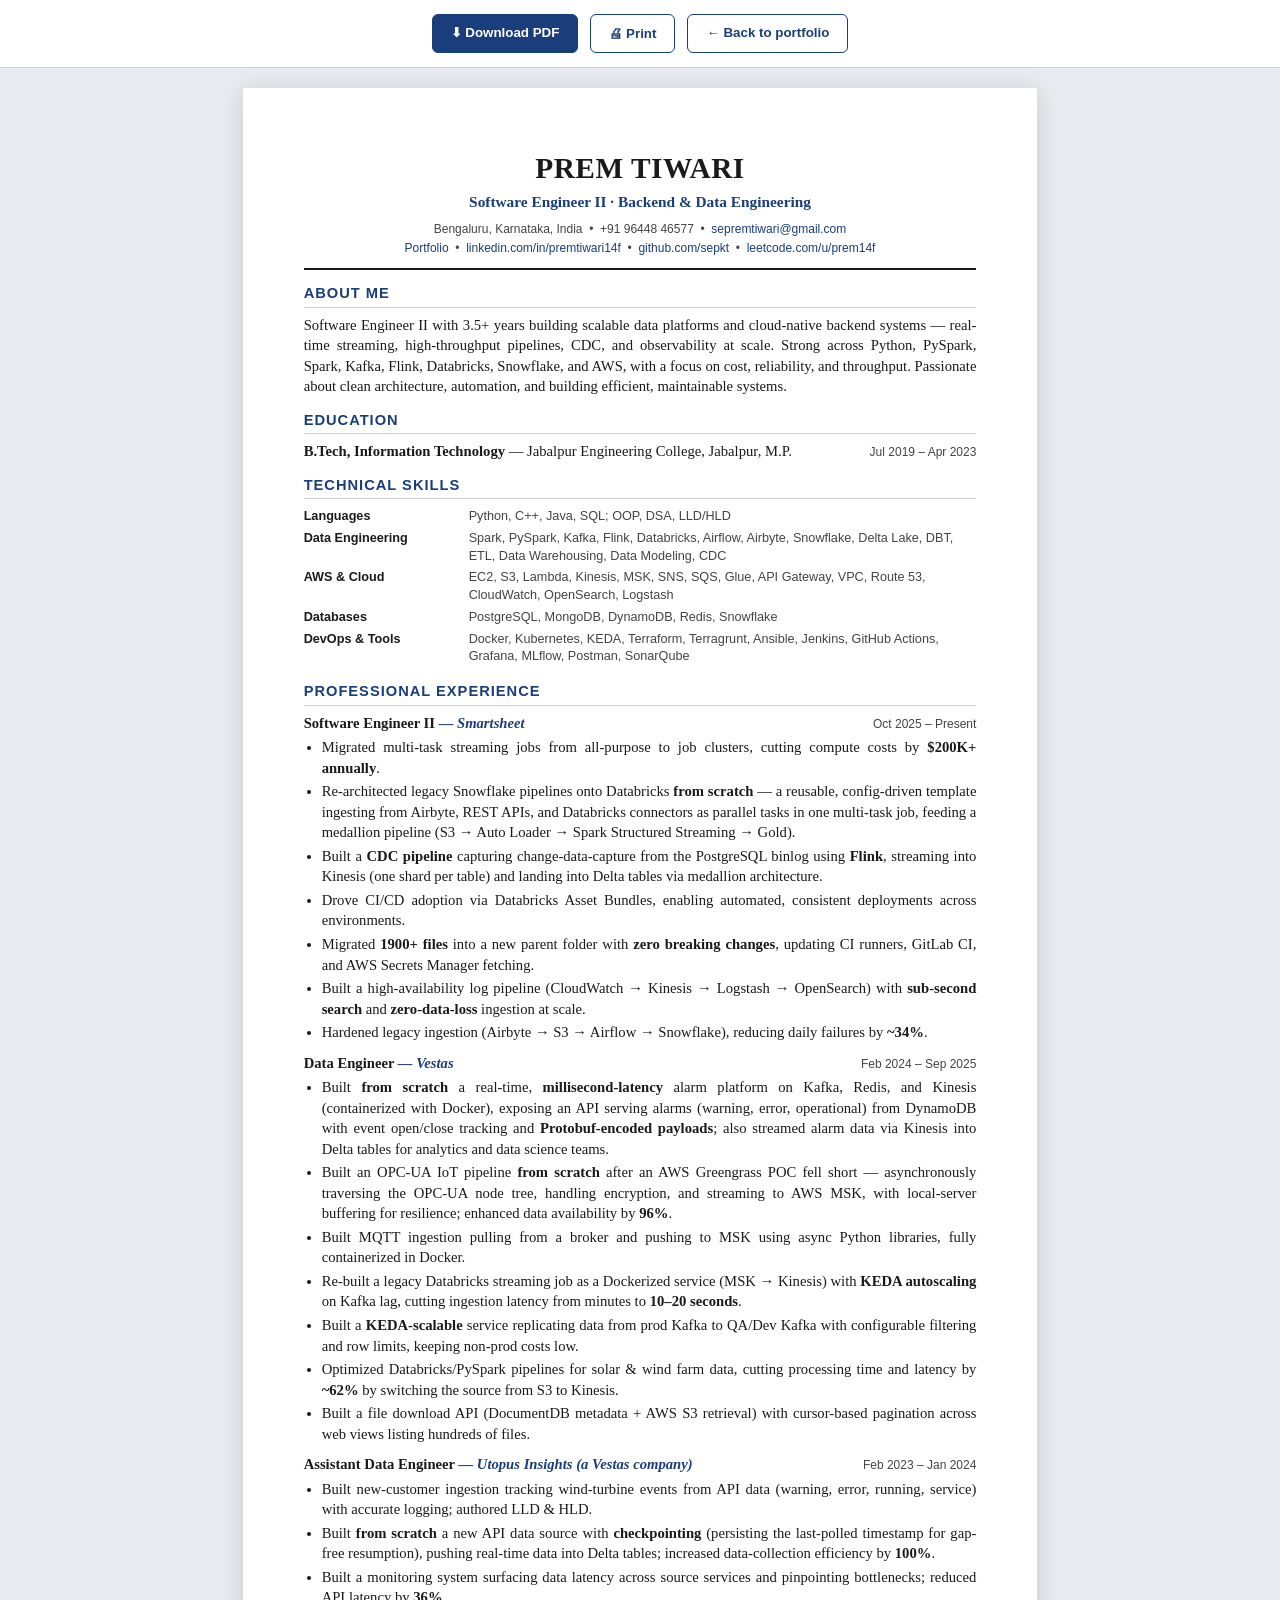
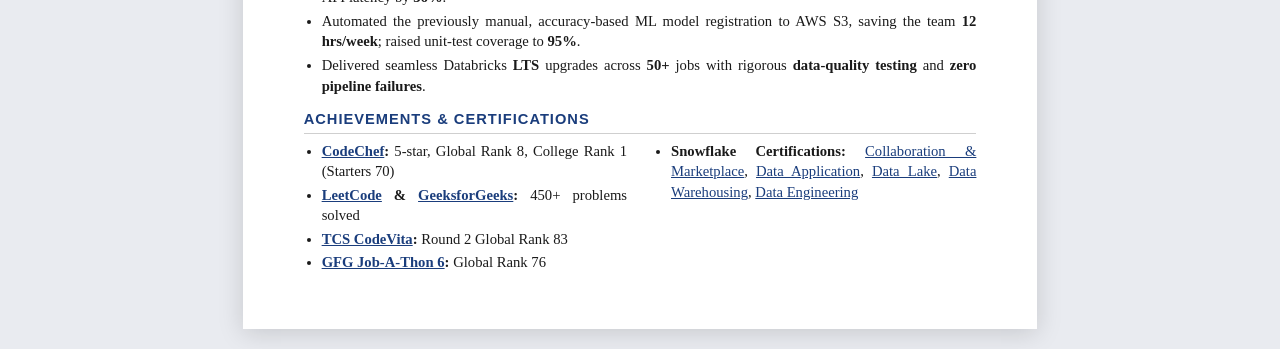
==== resume.html @ 805941f1 "Update index.html, resume.html, and script.js to enhance user experience and contact information. Ad" ====
<!DOCTYPE html>
<html lang="en">
<head>
  <meta charset="UTF-8" />
  <meta name="viewport" content="width=device-width, initial-scale=1.0" />
  <title>Prem Tiwari — Résumé</title>
  <meta name="description" content="Prem Tiwari — Software Engineer II. Backend & Data Engineering résumé." />
  <style>
    :root {
      --ink: #1a1a1a;
      --muted: #444;
      --rule: #cfcfcf;
      --accent: #1a3d7c;
    }
    * { box-sizing: border-box; margin: 0; padding: 0; }

    body {
      font-family: Georgia, "Times New Roman", serif;
      color: var(--ink);
      background: #e9ebf0;
      line-height: 1.4;
      font-size: 11pt;
    }

    /* Screen toolbar */
    .toolbar {
      position: sticky;
      top: 0;
      display: flex;
      justify-content: center;
      gap: 12px;
      padding: 14px;
      background: #ffffff;
      border-bottom: 1px solid var(--rule);
      z-index: 10;
    }
    .toolbar button, .toolbar a {
      font-family: Arial, sans-serif;
      font-size: 10pt;
      font-weight: 600;
      padding: 9px 18px;
      border-radius: 6px;
      border: 1px solid var(--accent);
      cursor: pointer;
      text-decoration: none;
    }
    .btn-print { background: var(--accent); color: #fff; }
    .btn-back { background: #fff; color: var(--accent); }

    /* The printable sheet */
    .sheet {
      background: #fff;
      width: 210mm;
      min-height: 297mm;
      margin: 20px auto;
      padding: 16mm 16mm 14mm;
      box-shadow: 0 4px 24px rgba(0,0,0,0.15);
    }

    header.head { text-align: center; border-bottom: 2px solid var(--ink); padding-bottom: 10px; margin-bottom: 12px; }
    header.head h1 { font-size: 22pt; letter-spacing: 0.5px; color: var(--ink); }
    header.head .title { font-size: 11.5pt; color: var(--accent); font-weight: bold; margin-top: 2px; }
    header.head .contact { font-family: Arial, sans-serif; font-size: 9pt; color: var(--muted); margin-top: 7px; line-height: 1.6; }
    header.head .contact a { color: var(--accent); text-decoration: none; }

    section { margin-top: 13px; }
    h2 {
      font-family: Arial, sans-serif;
      font-size: 11pt;
      text-transform: uppercase;
      letter-spacing: 1px;
      color: var(--accent);
      border-bottom: 1px solid var(--rule);
      padding-bottom: 3px;
      margin-bottom: 7px;
    }

    p.summary { text-align: justify; }

    .skills-table { width: 100%; border-collapse: collapse; }
    .skills-table td { vertical-align: top; padding: 2px 0; }
    .skills-table td.label { width: 165px; font-weight: bold; font-family: Arial, sans-serif; font-size: 9.5pt; color: var(--ink); padding-right: 10px; }
    .skills-table td.val { font-family: Arial, sans-serif; font-size: 9.5pt; color: var(--muted); }

    .role { margin-bottom: 10px; }
    .role-head { display: flex; justify-content: space-between; align-items: baseline; }
    .role-head .pos { font-weight: bold; font-size: 11pt; }
    .role-head .comp { font-style: italic; color: var(--accent); }
    .role-head .date { font-family: Arial, sans-serif; font-size: 9pt; color: var(--muted); white-space: nowrap; }
    ul { margin: 4px 0 0 18px; }
    ul li { margin-bottom: 3px; text-align: justify; }

    .edu-line { display: flex; justify-content: space-between; align-items: baseline; }
    .edu-line .date { font-family: Arial, sans-serif; font-size: 9pt; color: var(--muted); }

    .two { display: flex; gap: 26px; }
    .two > div { flex: 1; }
    .achv { margin: 0 0 0 18px; }
    .achv li { margin-bottom: 3px; }

    a { color: var(--accent); }

    /* ---------- PRINT ---------- */
    @page { size: A4; margin: 12mm; }
    @media print {
      body { background: #fff; font-size: 10.5pt; }
      .toolbar { display: none; }
      .sheet { width: auto; min-height: auto; margin: 0; padding: 0; box-shadow: none; }
      a { color: var(--ink); }
      header.head .contact a { color: var(--ink); }
      h2 { page-break-after: avoid; }
      .role-head { page-break-after: avoid; }
      li { page-break-inside: avoid; }
    }
  </style>
</head>
<body>
  <div class="toolbar">
    <a class="btn-print" href="Prem_Tiwari_Resume.pdf" download="Prem_Tiwari_Resume.pdf">⬇ Download PDF</a>
    <button class="btn-back" onclick="window.print()">🖨 Print</button>
    <a class="btn-back" href="index.html">← Back to portfolio</a>
  </div>

  <div class="sheet">
    <header class="head">
      <h1>PREM TIWARI</h1>
      <div class="title">Software Engineer II · Backend &amp; Data Engineering</div>
      <div class="contact">
        Bengaluru, Karnataka, India &nbsp;•&nbsp; +91 96448 46577 &nbsp;•&nbsp;
        <a href="mailto:sepremtiwari@gmail.com">sepremtiwari@gmail.com</a><br />
        <a href="https://sepkt.github.io/prem-tiwari/">Portfolio</a> &nbsp;•&nbsp;
        <a href="https://www.linkedin.com/in/premtiwari14f/">linkedin.com/in/premtiwari14f</a> &nbsp;•&nbsp;
        <a href="https://github.com/sepkt">github.com/sepkt</a> &nbsp;•&nbsp;
        <a href="https://leetcode.com/u/prem14f/">leetcode.com/u/prem14f</a>
      </div>
    </header>

    <section>
      <h2>About Me</h2>
      <p class="summary">
        Software Engineer II with 3.5+ years building scalable data platforms and cloud-native backend systems —
        real-time streaming, high-throughput pipelines, CDC, and observability at scale. Strong across Python,
        PySpark, Spark, Kafka, Flink, Databricks, Snowflake, and AWS, with a focus on cost, reliability, and
        throughput. Passionate about clean architecture, automation, and building efficient, maintainable systems.
      </p>
    </section>

    <section>
      <h2>Education</h2>
      <div class="edu-line">
        <span><strong>B.Tech, Information Technology</strong> — Jabalpur Engineering College, Jabalpur, M.P.</span>
        <span class="date">Jul 2019 – Apr 2023</span>
      </div>
    </section>

    <section>
      <h2>Technical Skills</h2>
      <table class="skills-table">
        <tr>
          <td class="label">Languages</td>
          <td class="val">Python, C++, Java, SQL; OOP, DSA, LLD/HLD</td>
        </tr>
        <tr>
          <td class="label">Data Engineering</td>
          <td class="val">Spark, PySpark, Kafka, Flink, Databricks, Airflow, Airbyte, Snowflake, Delta Lake, DBT, ETL, Data Warehousing, Data Modeling, CDC</td>
        </tr>
        <tr>
          <td class="label">AWS &amp; Cloud</td>
          <td class="val">EC2, S3, Lambda, Kinesis, MSK, SNS, SQS, Glue, API Gateway, VPC, Route 53, CloudWatch, OpenSearch, Logstash</td>
        </tr>
        <tr>
          <td class="label">Databases</td>
          <td class="val">PostgreSQL, MongoDB, DynamoDB, Redis, Snowflake</td>
        </tr>
        <tr>
          <td class="label">DevOps &amp; Tools</td>
          <td class="val">Docker, Kubernetes, KEDA, Terraform, Terragrunt, Ansible, Jenkins, GitHub Actions, Grafana, MLflow, Postman, SonarQube</td>
        </tr>
      </table>
    </section>

    <section>
      <h2>Professional Experience</h2>

      <div class="role">
        <div class="role-head">
          <span class="pos">Software Engineer II <span class="comp">— Smartsheet</span></span>
          <span class="date">Oct 2025 – Present</span>
        </div>
        <ul>
          <li>Migrated multi-task streaming jobs from all-purpose to job clusters, cutting compute costs by <strong>$200K+ annually</strong>.</li>
          <li>Re-architected legacy Snowflake pipelines onto Databricks <strong>from scratch</strong> — a reusable, config-driven template ingesting from Airbyte, REST APIs, and Databricks connectors as parallel tasks in one multi-task job, feeding a medallion pipeline (S3 → Auto Loader → Spark Structured Streaming → Gold).</li>
          <li>Built a <strong>CDC pipeline</strong> capturing change-data-capture from the PostgreSQL binlog using <strong>Flink</strong>, streaming into Kinesis (one shard per table) and landing into Delta tables via medallion architecture.</li>
          <li>Drove CI/CD adoption via Databricks Asset Bundles, enabling automated, consistent deployments across environments.</li>
          <li>Migrated <strong>1900+ files</strong> into a new parent folder with <strong>zero breaking changes</strong>, updating CI runners, GitLab CI, and AWS Secrets Manager fetching.</li>
          <li>Built a high-availability log pipeline (CloudWatch → Kinesis → Logstash → OpenSearch) with <strong>sub-second search</strong> and <strong>zero-data-loss</strong> ingestion at scale.</li>
          <li>Hardened legacy ingestion (Airbyte → S3 → Airflow → Snowflake), reducing daily failures by <strong>~34%</strong>.</li>
        </ul>
      </div>

      <div class="role">
        <div class="role-head">
          <span class="pos">Data Engineer <span class="comp">— Vestas</span></span>
          <span class="date">Feb 2024 – Sep 2025</span>
        </div>
        <ul>
          <li>Built <strong>from scratch</strong> a real-time, <strong>millisecond-latency</strong> alarm platform on Kafka, Redis, and Kinesis (containerized with Docker), exposing an API serving alarms (warning, error, operational) from DynamoDB with event open/close tracking and <strong>Protobuf-encoded payloads</strong>; also streamed alarm data via Kinesis into Delta tables for analytics and data science teams.</li>
          <li>Built an OPC-UA IoT pipeline <strong>from scratch</strong> after an AWS Greengrass POC fell short — asynchronously traversing the OPC-UA node tree, handling encryption, and streaming to AWS MSK, with local-server buffering for resilience; enhanced data availability by <strong>96%</strong>.</li>
          <li>Built MQTT ingestion pulling from a broker and pushing to MSK using async Python libraries, fully containerized in Docker.</li>
          <li>Re-built a legacy Databricks streaming job as a Dockerized service (MSK → Kinesis) with <strong>KEDA autoscaling</strong> on Kafka lag, cutting ingestion latency from minutes to <strong>10–20 seconds</strong>.</li>
          <li>Built a <strong>KEDA-scalable</strong> service replicating data from prod Kafka to QA/Dev Kafka with configurable filtering and row limits, keeping non-prod costs low.</li>
          <li>Optimized Databricks/PySpark pipelines for solar &amp; wind farm data, cutting processing time and latency by <strong>~62%</strong> by switching the source from S3 to Kinesis.</li>
          <li>Built a file download API (DocumentDB metadata + AWS S3 retrieval) with cursor-based pagination across web views listing hundreds of files.</li>
        </ul>
      </div>

      <div class="role">
        <div class="role-head">
          <span class="pos">Assistant Data Engineer <span class="comp">— Utopus Insights (a Vestas company)</span></span>
          <span class="date">Feb 2023 – Jan 2024</span>
        </div>
        <ul>
          <li>Built new-customer ingestion tracking wind-turbine events from API data (warning, error, running, service) with accurate logging; authored LLD &amp; HLD.</li>
          <li>Built <strong>from scratch</strong> a new API data source with <strong>checkpointing</strong> (persisting the last-polled timestamp for gap-free resumption), pushing real-time data into Delta tables; increased data-collection efficiency by <strong>100%</strong>.</li>
          <li>Built a monitoring system surfacing data latency across source services and pinpointing bottlenecks; reduced API latency by <strong>36%</strong>.</li>
          <li>Automated the previously manual, accuracy-based ML model registration to AWS S3, saving the team <strong>12 hrs/week</strong>; raised unit-test coverage to <strong>95%</strong>.</li>
          <li>Delivered seamless Databricks <strong>LTS</strong> upgrades across <strong>50+</strong> jobs with rigorous <strong>data-quality testing</strong> and <strong>zero pipeline failures</strong>.</li>
        </ul>
      </div>
    </section>

    <section>
      <h2>Achievements &amp; Certifications</h2>
      <div class="two">
        <div>
          <ul class="achv">
            <li><strong><a href="https://www.codechef.com/users/premtiwari14f">CodeChef</a>:</strong> 5-star, Global Rank 8, College Rank 1 (Starters 70)</li>
            <li><strong><a href="https://leetcode.com/u/prem14f/">LeetCode</a> &amp; <a href="https://www.geeksforgeeks.org/user/premlkt123/">GeeksforGeeks</a>:</strong> 450+ problems solved</li>
            <li><strong><a href="https://drive.google.com/file/d/1IbciAmqz7Y8NESAfF_hLhXyEHzW9FNl_/view?usp=sharing">TCS CodeVita</a>:</strong> Round 2 Global Rank 83</li>
            <li><strong><a href="https://drive.google.com/file/d/14MqRZaM0MDjgBrjLulz52H-pFFLaEYYh/view?usp=sharing">GFG Job-A-Thon 6</a>:</strong> Global Rank 76</li>
          </ul>
        </div>
        <div>
          <ul class="achv">
            <li><strong>Snowflake Certifications:</strong>
              <a href="https://achieve.snowflake.com/23ab3a8b-5385-4381-ab8c-739de471c51a#acc.8QrqWa4d">Collaboration &amp; Marketplace</a>,
              <a href="https://achieve.snowflake.com/2c4ed677-e18a-403d-9496-b221733350d4#acc.kE2SePz9">Data Application</a>,
              <a href="https://achieve.snowflake.com/67aa6a4b-f3d9-4886-a0e3-14d053d1676d#acc.KMYrqgw4">Data Lake</a>,
              <a href="https://achieve.snowflake.com/810f2bc5-b9cb-42fa-8d0e-07bd6bc1b5c5#acc.BLj75CGm">Data Warehousing</a>,
              <a href="https://achieve.snowflake.com/c47f8edf-21a6-48f8-be7a-835d4eb55972#acc.sAkRndZB">Data Engineering</a>
            </li>
          </ul>
        </div>
      </div>
    </section>
  </div>
</body>
</html>
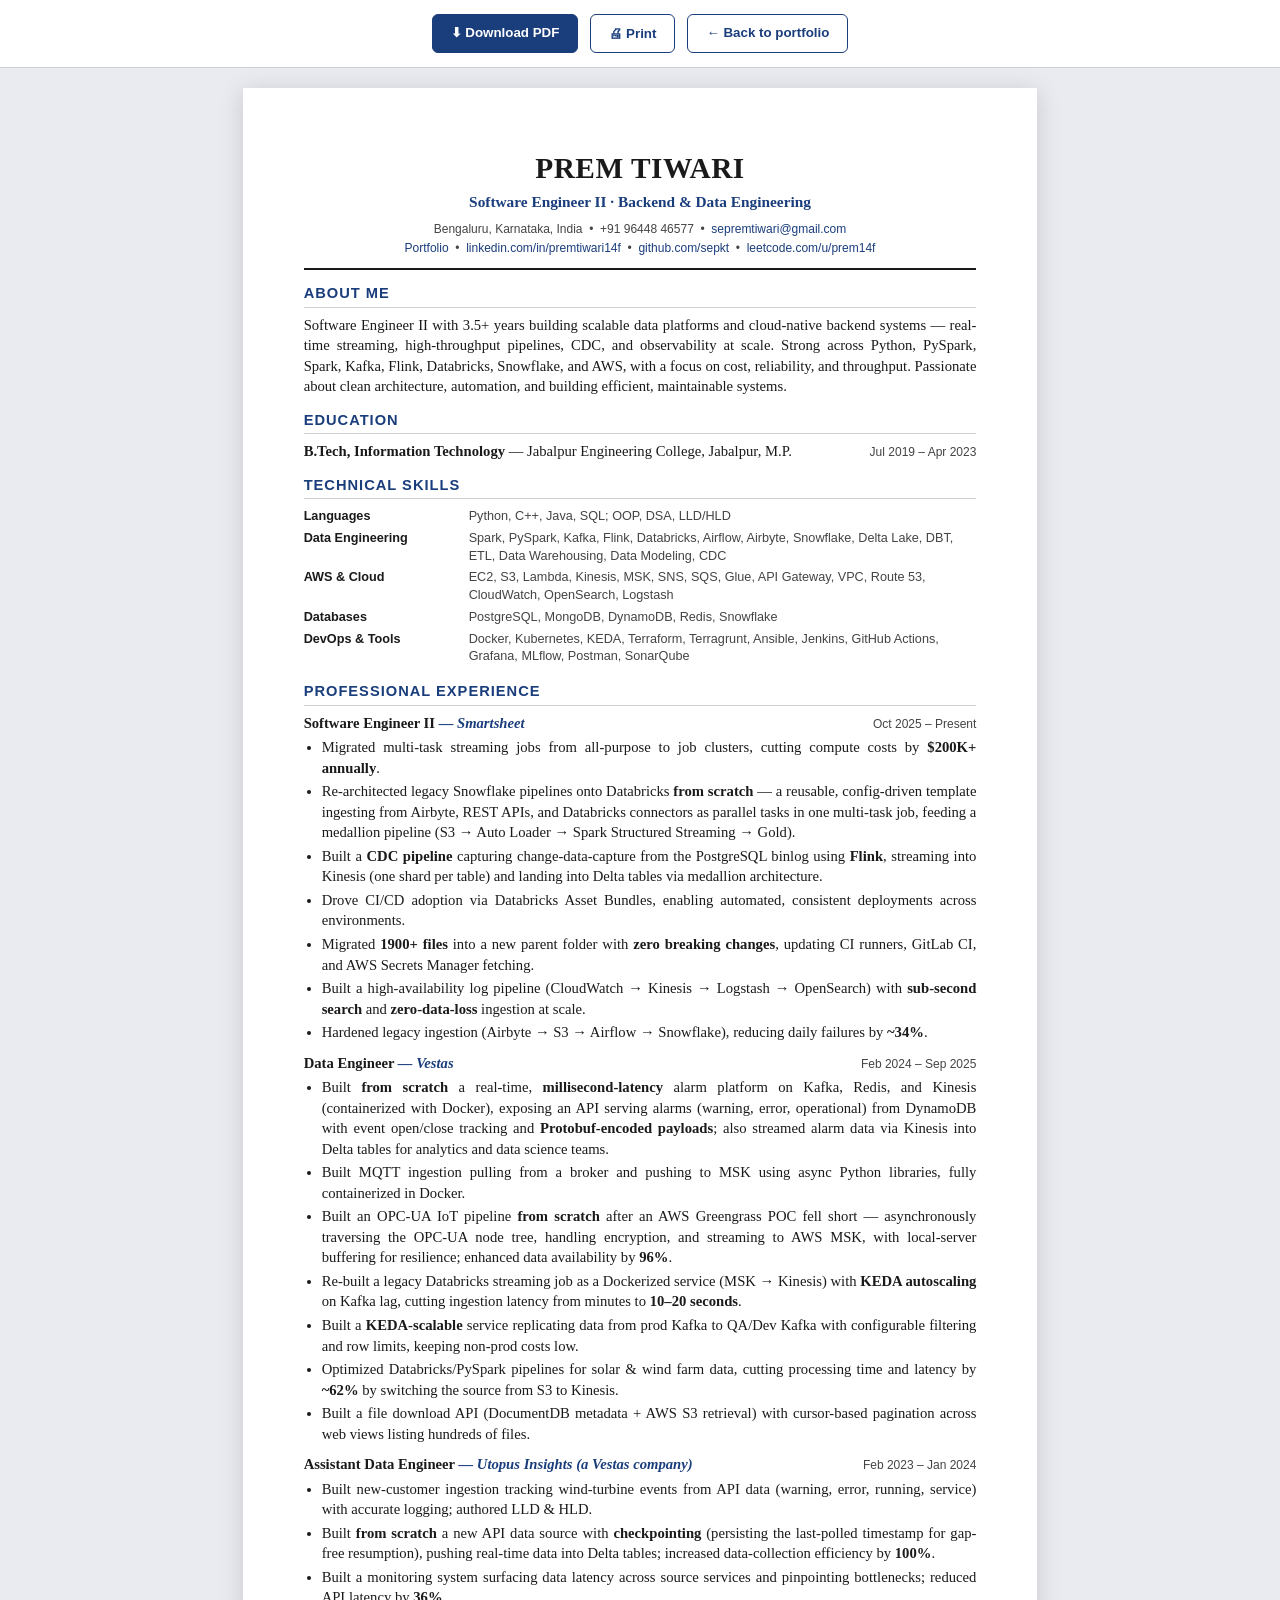
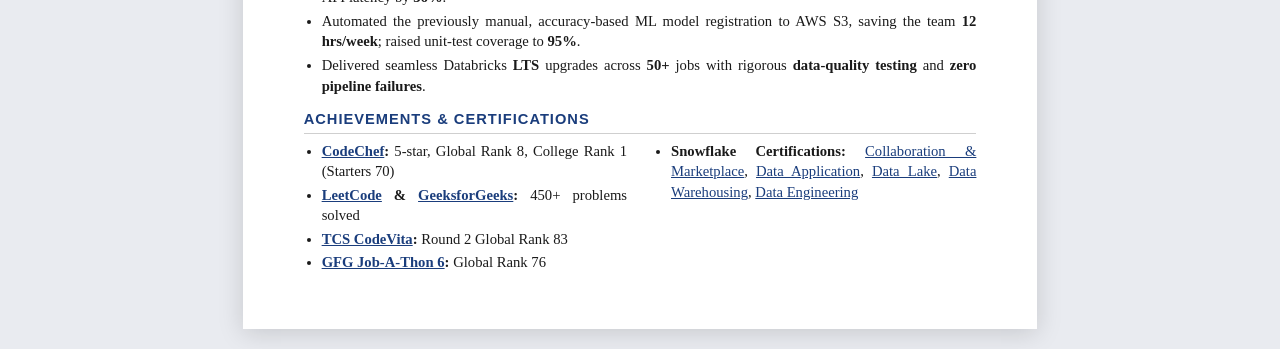
==== commit 16a34fb1: "Update index.html and resume.html to correct duplicate entries for the OPC-UA IoT pipeline, ensuring" ====
--- a/resume.html
+++ b/resume.html
@@ -51,7 +51,6 @@
     .sheet {
       background: #fff;
       width: 210mm;
-      min-height: 297mm;
       margin: 20px auto;
       padding: 16mm 16mm 14mm;
       box-shadow: 0 4px 24px rgba(0,0,0,0.15);
@@ -205,8 +204,8 @@
         </div>
         <ul>
           <li>Built <strong>from scratch</strong> a real-time, <strong>millisecond-latency</strong> alarm platform on Kafka, Redis, and Kinesis (containerized with Docker), exposing an API serving alarms (warning, error, operational) from DynamoDB with event open/close tracking and <strong>Protobuf-encoded payloads</strong>; also streamed alarm data via Kinesis into Delta tables for analytics and data science teams.</li>
+          <li>Built MQTT ingestion pulling from a broker and pushing to MSK using async Python libraries, fully containerized in Docker.</li>
           <li>Built an OPC-UA IoT pipeline <strong>from scratch</strong> after an AWS Greengrass POC fell short — asynchronously traversing the OPC-UA node tree, handling encryption, and streaming to AWS MSK, with local-server buffering for resilience; enhanced data availability by <strong>96%</strong>.</li>
-          <li>Built MQTT ingestion pulling from a broker and pushing to MSK using async Python libraries, fully containerized in Docker.</li>
           <li>Re-built a legacy Databricks streaming job as a Dockerized service (MSK → Kinesis) with <strong>KEDA autoscaling</strong> on Kafka lag, cutting ingestion latency from minutes to <strong>10–20 seconds</strong>.</li>
           <li>Built a <strong>KEDA-scalable</strong> service replicating data from prod Kafka to QA/Dev Kafka with configurable filtering and row limits, keeping non-prod costs low.</li>
           <li>Optimized Databricks/PySpark pipelines for solar &amp; wind farm data, cutting processing time and latency by <strong>~62%</strong> by switching the source from S3 to Kinesis.</li>
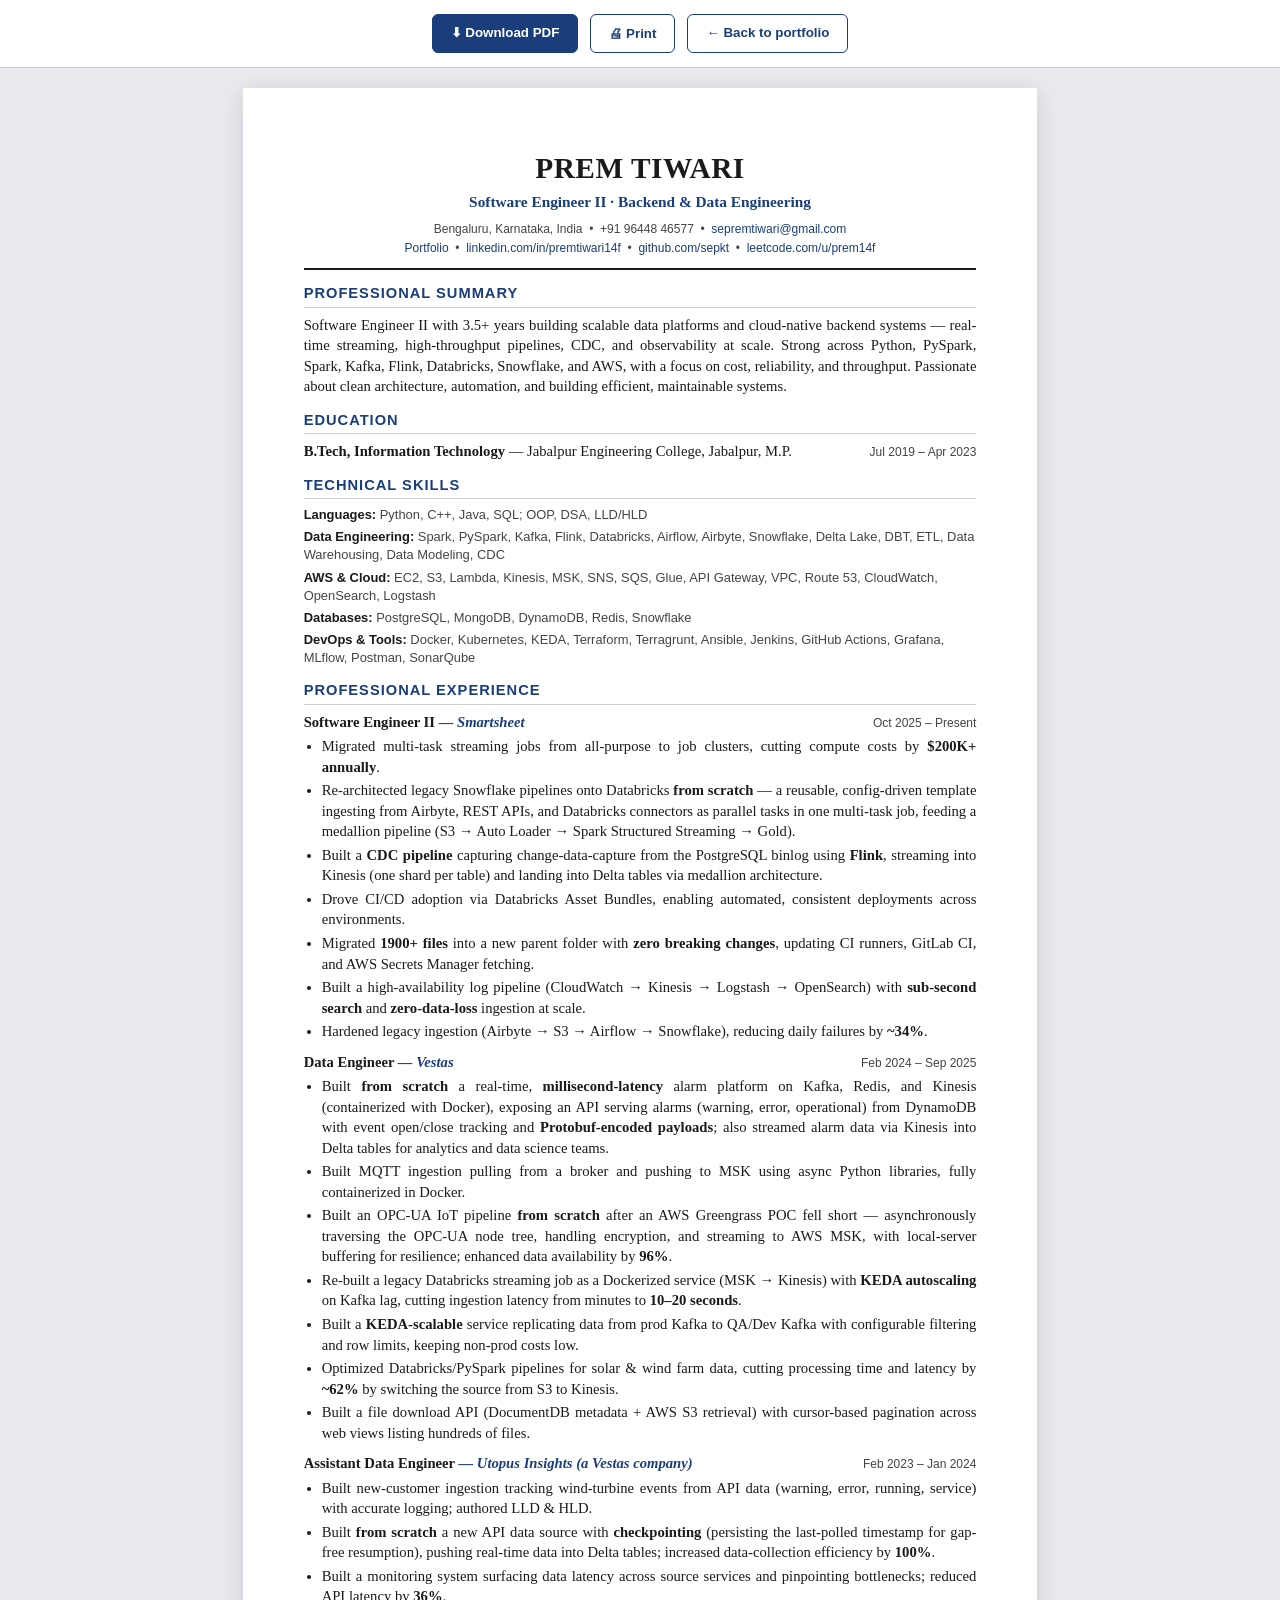
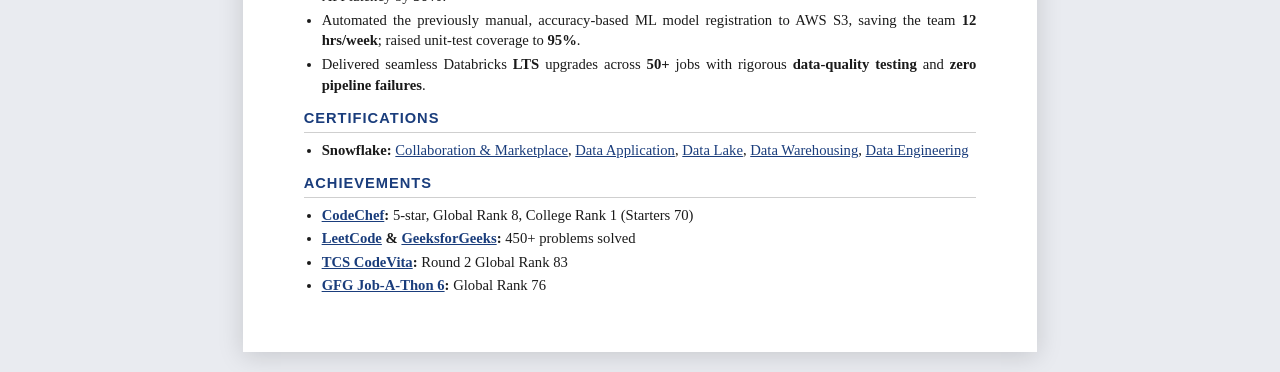
==== commit da0b0eb7: "Update resume.html and Prem_Tiwari_Resume.pdf to enhance the layout and content presentation. Change" ====
--- a/resume.html
+++ b/resume.html
@@ -76,10 +76,8 @@
 
     p.summary { text-align: justify; }
 
-    .skills-table { width: 100%; border-collapse: collapse; }
-    .skills-table td { vertical-align: top; padding: 2px 0; }
-    .skills-table td.label { width: 165px; font-weight: bold; font-family: Arial, sans-serif; font-size: 9.5pt; color: var(--ink); padding-right: 10px; }
-    .skills-table td.val { font-family: Arial, sans-serif; font-size: 9.5pt; color: var(--muted); }
+    .skill-line { font-family: Arial, sans-serif; font-size: 9.7pt; color: var(--muted); margin-bottom: 4px; }
+    .skill-line strong { color: var(--ink); }
 
     .role { margin-bottom: 10px; }
     .role-head { display: flex; justify-content: space-between; align-items: baseline; }
@@ -135,7 +133,7 @@
     </header>
 
     <section>
-      <h2>About Me</h2>
+      <h2>Professional Summary</h2>
       <p class="summary">
         Software Engineer II with 3.5+ years building scalable data platforms and cloud-native backend systems —
         real-time streaming, high-throughput pipelines, CDC, and observability at scale. Strong across Python,
@@ -154,28 +152,11 @@
 
     <section>
       <h2>Technical Skills</h2>
-      <table class="skills-table">
-        <tr>
-          <td class="label">Languages</td>
-          <td class="val">Python, C++, Java, SQL; OOP, DSA, LLD/HLD</td>
-        </tr>
-        <tr>
-          <td class="label">Data Engineering</td>
-          <td class="val">Spark, PySpark, Kafka, Flink, Databricks, Airflow, Airbyte, Snowflake, Delta Lake, DBT, ETL, Data Warehousing, Data Modeling, CDC</td>
-        </tr>
-        <tr>
-          <td class="label">AWS &amp; Cloud</td>
-          <td class="val">EC2, S3, Lambda, Kinesis, MSK, SNS, SQS, Glue, API Gateway, VPC, Route 53, CloudWatch, OpenSearch, Logstash</td>
-        </tr>
-        <tr>
-          <td class="label">Databases</td>
-          <td class="val">PostgreSQL, MongoDB, DynamoDB, Redis, Snowflake</td>
-        </tr>
-        <tr>
-          <td class="label">DevOps &amp; Tools</td>
-          <td class="val">Docker, Kubernetes, KEDA, Terraform, Terragrunt, Ansible, Jenkins, GitHub Actions, Grafana, MLflow, Postman, SonarQube</td>
-        </tr>
-      </table>
+      <p class="skill-line"><strong>Languages:</strong> Python, C++, Java, SQL; OOP, DSA, LLD/HLD</p>
+      <p class="skill-line"><strong>Data Engineering:</strong> Spark, PySpark, Kafka, Flink, Databricks, Airflow, Airbyte, Snowflake, Delta Lake, DBT, ETL, Data Warehousing, Data Modeling, CDC</p>
+      <p class="skill-line"><strong>AWS &amp; Cloud:</strong> EC2, S3, Lambda, Kinesis, MSK, SNS, SQS, Glue, API Gateway, VPC, Route 53, CloudWatch, OpenSearch, Logstash</p>
+      <p class="skill-line"><strong>Databases:</strong> PostgreSQL, MongoDB, DynamoDB, Redis, Snowflake</p>
+      <p class="skill-line"><strong>DevOps &amp; Tools:</strong> Docker, Kubernetes, KEDA, Terraform, Terragrunt, Ansible, Jenkins, GitHub Actions, Grafana, MLflow, Postman, SonarQube</p>
     </section>
 
     <section>
@@ -229,28 +210,26 @@
     </section>
 
     <section>
-      <h2>Achievements &amp; Certifications</h2>
-      <div class="two">
-        <div>
-          <ul class="achv">
-            <li><strong><a href="https://www.codechef.com/users/premtiwari14f">CodeChef</a>:</strong> 5-star, Global Rank 8, College Rank 1 (Starters 70)</li>
-            <li><strong><a href="https://leetcode.com/u/prem14f/">LeetCode</a> &amp; <a href="https://www.geeksforgeeks.org/user/premlkt123/">GeeksforGeeks</a>:</strong> 450+ problems solved</li>
-            <li><strong><a href="https://drive.google.com/file/d/1IbciAmqz7Y8NESAfF_hLhXyEHzW9FNl_/view?usp=sharing">TCS CodeVita</a>:</strong> Round 2 Global Rank 83</li>
-            <li><strong><a href="https://drive.google.com/file/d/14MqRZaM0MDjgBrjLulz52H-pFFLaEYYh/view?usp=sharing">GFG Job-A-Thon 6</a>:</strong> Global Rank 76</li>
-          </ul>
-        </div>
-        <div>
-          <ul class="achv">
-            <li><strong>Snowflake Certifications:</strong>
-              <a href="https://achieve.snowflake.com/23ab3a8b-5385-4381-ab8c-739de471c51a#acc.8QrqWa4d">Collaboration &amp; Marketplace</a>,
-              <a href="https://achieve.snowflake.com/2c4ed677-e18a-403d-9496-b221733350d4#acc.kE2SePz9">Data Application</a>,
-              <a href="https://achieve.snowflake.com/67aa6a4b-f3d9-4886-a0e3-14d053d1676d#acc.KMYrqgw4">Data Lake</a>,
-              <a href="https://achieve.snowflake.com/810f2bc5-b9cb-42fa-8d0e-07bd6bc1b5c5#acc.BLj75CGm">Data Warehousing</a>,
-              <a href="https://achieve.snowflake.com/c47f8edf-21a6-48f8-be7a-835d4eb55972#acc.sAkRndZB">Data Engineering</a>
-            </li>
-          </ul>
-        </div>
-      </div>
+      <h2>Certifications</h2>
+      <ul class="achv">
+        <li><strong>Snowflake:</strong>
+          <a href="https://achieve.snowflake.com/23ab3a8b-5385-4381-ab8c-739de471c51a#acc.8QrqWa4d">Collaboration &amp; Marketplace</a>,
+          <a href="https://achieve.snowflake.com/2c4ed677-e18a-403d-9496-b221733350d4#acc.kE2SePz9">Data Application</a>,
+          <a href="https://achieve.snowflake.com/67aa6a4b-f3d9-4886-a0e3-14d053d1676d#acc.KMYrqgw4">Data Lake</a>,
+          <a href="https://achieve.snowflake.com/810f2bc5-b9cb-42fa-8d0e-07bd6bc1b5c5#acc.BLj75CGm">Data Warehousing</a>,
+          <a href="https://achieve.snowflake.com/c47f8edf-21a6-48f8-be7a-835d4eb55972#acc.sAkRndZB">Data Engineering</a>
+        </li>
+      </ul>
+    </section>
+
+    <section>
+      <h2>Achievements</h2>
+      <ul class="achv">
+        <li><strong><a href="https://www.codechef.com/users/premtiwari14f">CodeChef</a>:</strong> 5-star, Global Rank 8, College Rank 1 (Starters 70)</li>
+        <li><strong><a href="https://leetcode.com/u/prem14f/">LeetCode</a> &amp; <a href="https://www.geeksforgeeks.org/user/premlkt123/">GeeksforGeeks</a>:</strong> 450+ problems solved</li>
+        <li><strong><a href="https://drive.google.com/file/d/1IbciAmqz7Y8NESAfF_hLhXyEHzW9FNl_/view?usp=sharing">TCS CodeVita</a>:</strong> Round 2 Global Rank 83</li>
+        <li><strong><a href="https://drive.google.com/file/d/14MqRZaM0MDjgBrjLulz52H-pFFLaEYYh/view?usp=sharing">GFG Job-A-Thon 6</a>:</strong> Global Rank 76</li>
+      </ul>
     </section>
   </div>
 </body>
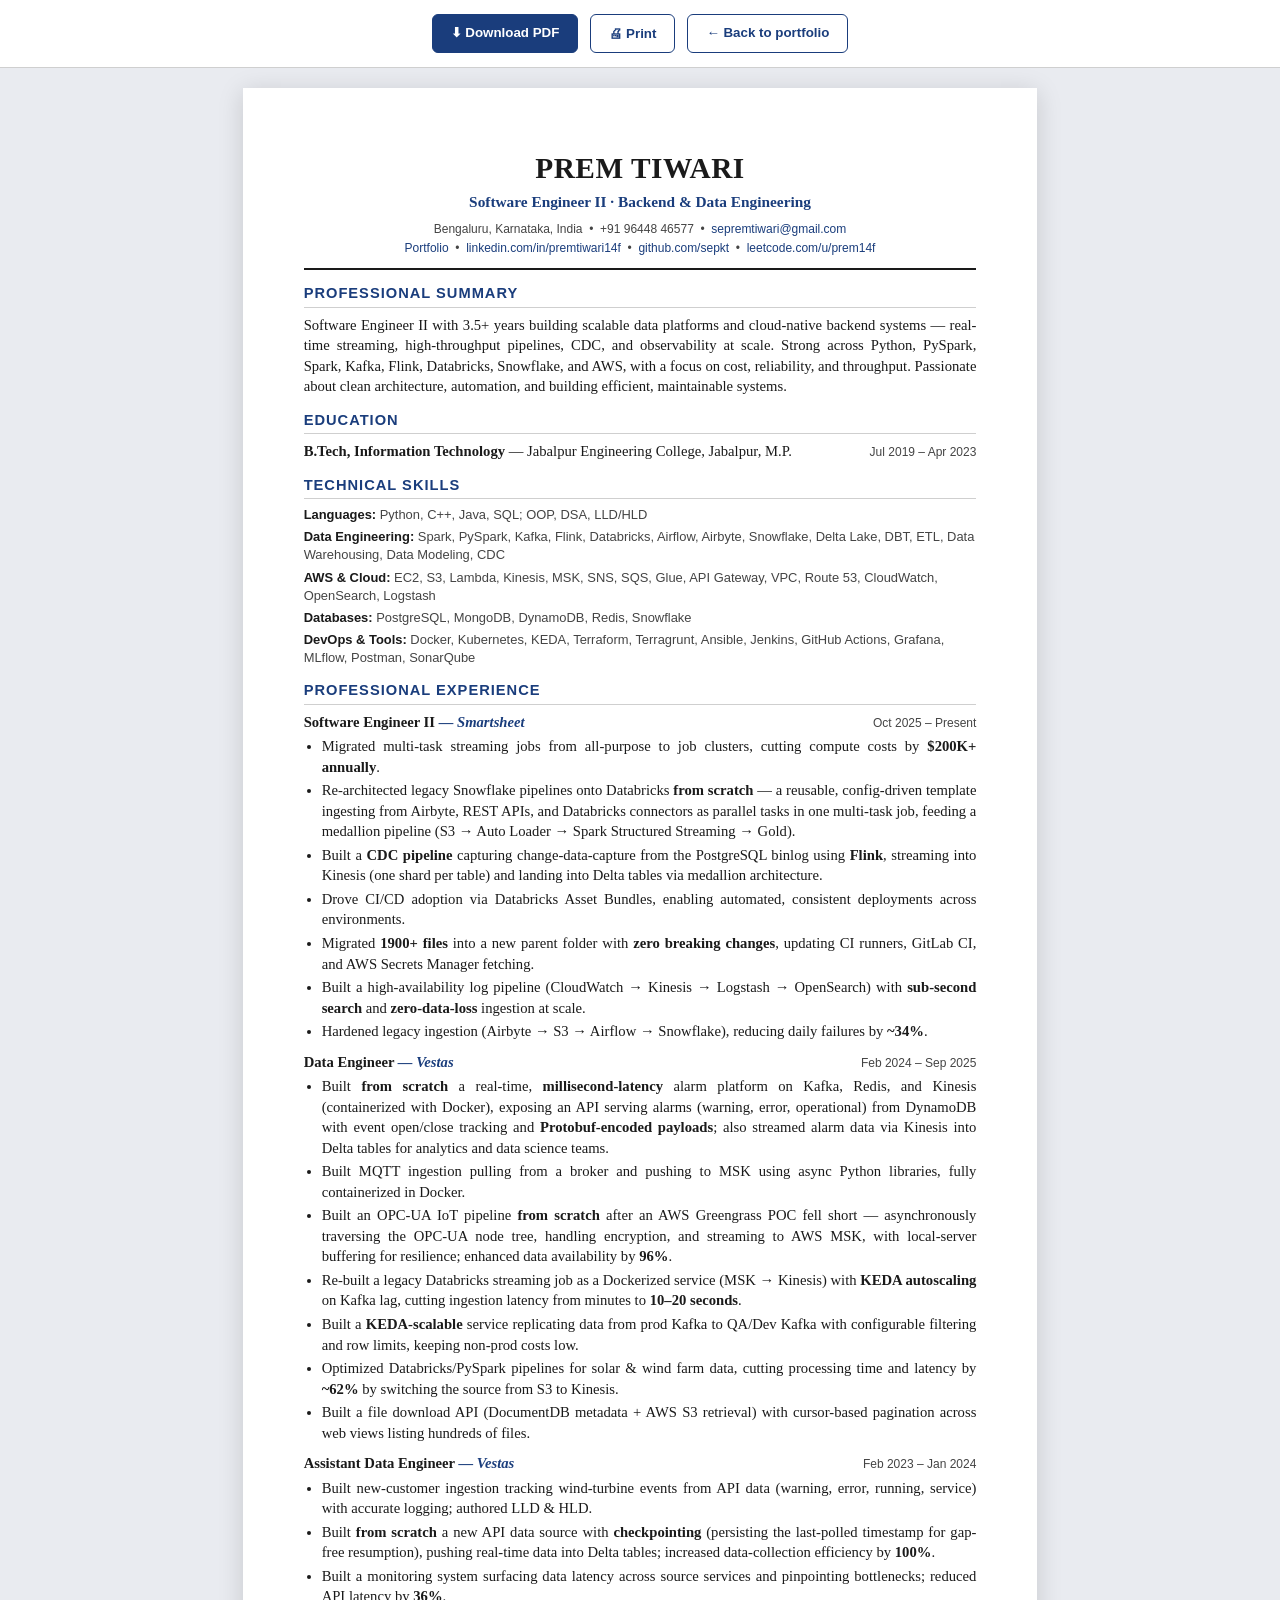
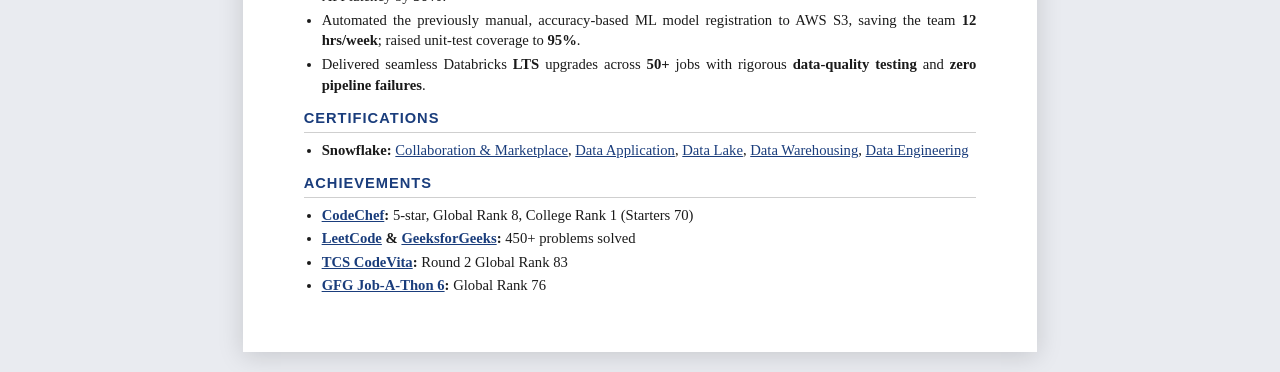
==== commit 5b92ae76: "Update index.html and resume.html to reflect company name change from "Utopus Insights (a Vestas com" ====
--- a/resume.html
+++ b/resume.html
@@ -196,7 +196,7 @@
 
       <div class="role">
         <div class="role-head">
-          <span class="pos">Assistant Data Engineer <span class="comp">— Utopus Insights (a Vestas company)</span></span>
+          <span class="pos">Assistant Data Engineer <span class="comp">— Vestas</span></span>
           <span class="date">Feb 2023 – Jan 2024</span>
         </div>
         <ul>
